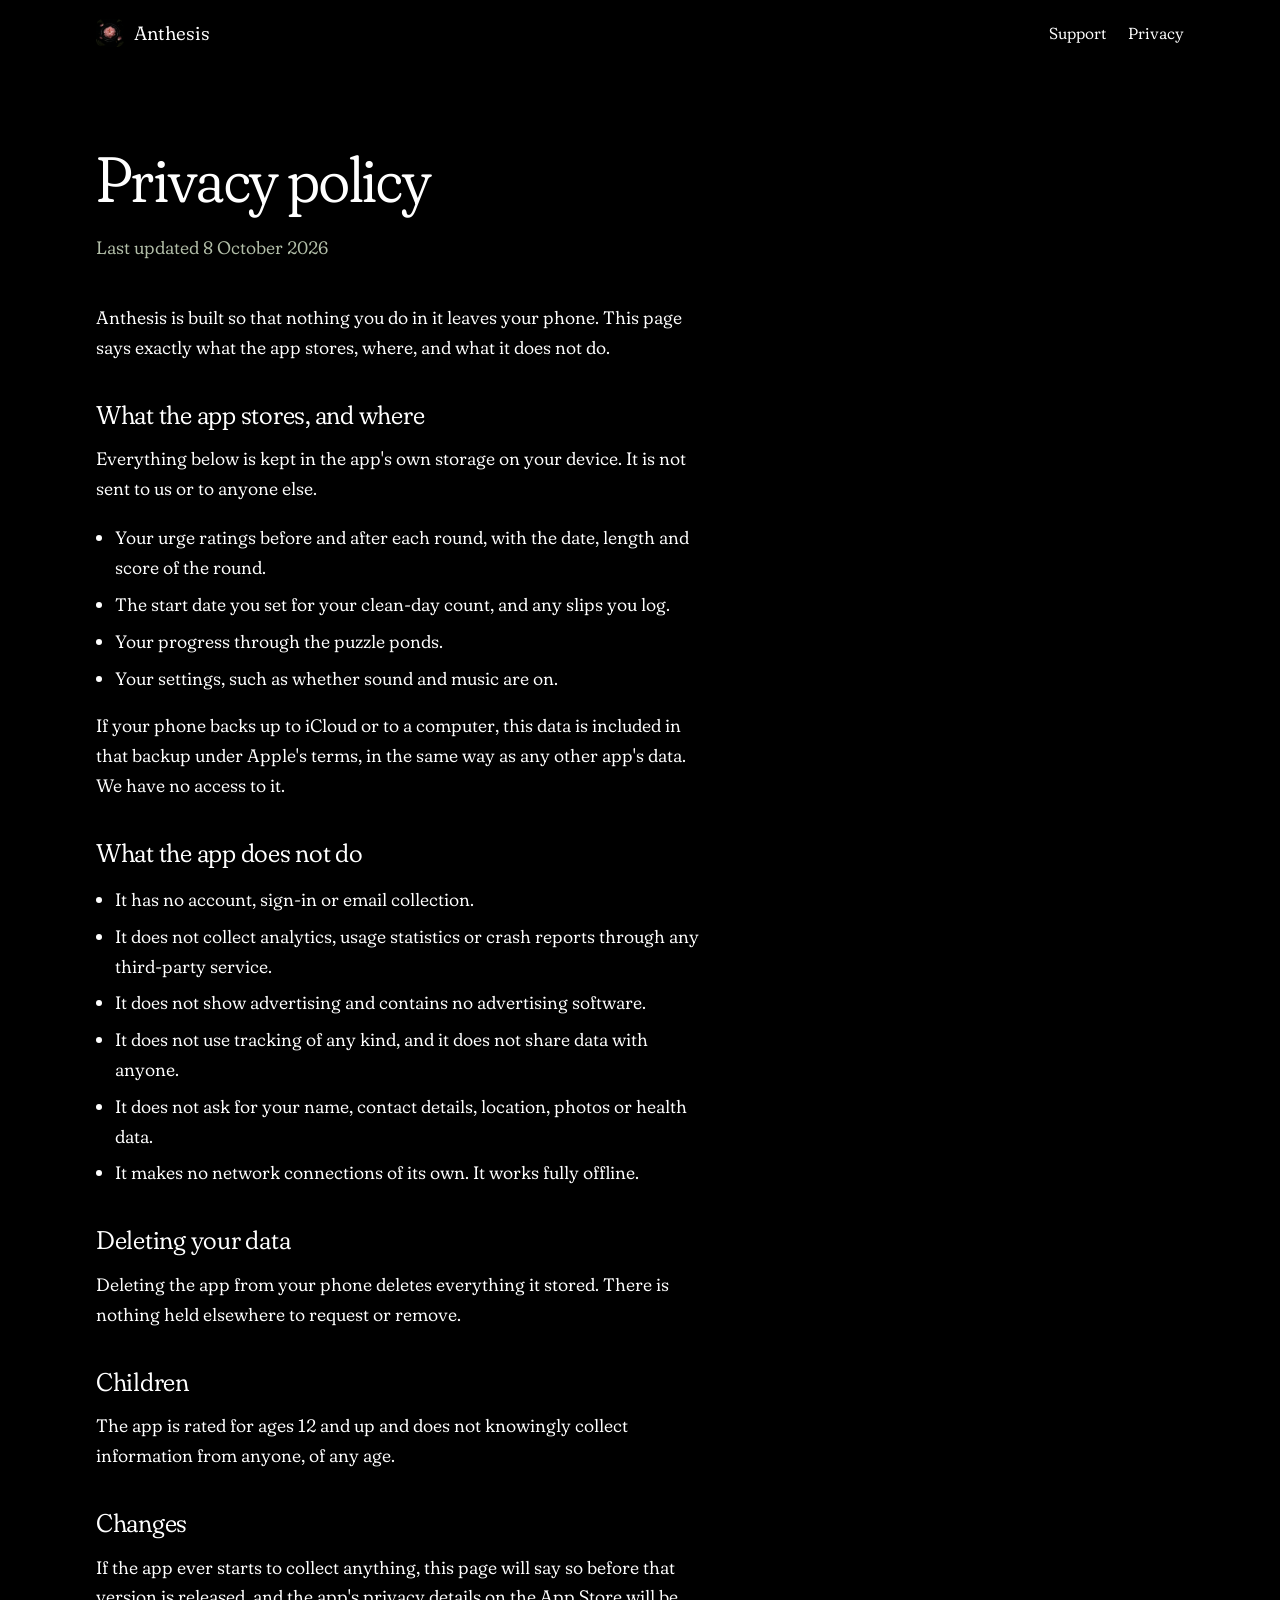
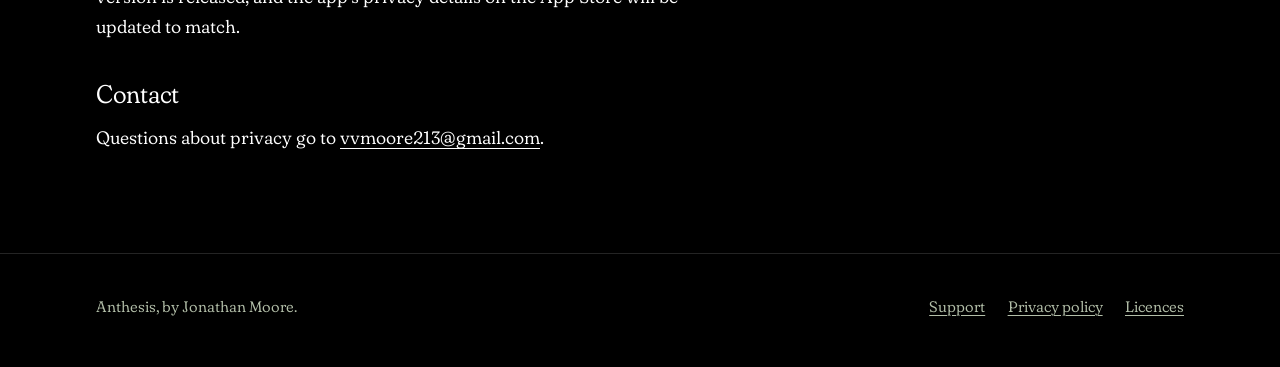
==== privacy.html @ 57e81505 "Anthesis site: home, support and privacy pages Co-Authored-By: Claude Fable 5.1 <noreply@anthropic.c" ====
<!doctype html>
<html lang="en">
<head>
<meta charset="utf-8">
<meta name="viewport" content="width=device-width, initial-scale=1">
<title>Privacy policy, Anthesis</title>
<meta name="description" content="Anthesis collects no data. Everything you enter stays on your phone.">
<link rel="icon" href="img/favicon.png">
<link rel="apple-touch-icon" href="img/apple-touch-icon.png">
<link rel="preconnect" href="https://fonts.googleapis.com">
<link rel="preconnect" href="https://fonts.gstatic.com" crossorigin>
<link href="https://fonts.googleapis.com/css2?family=Fraunces:ital,opsz,wght,SOFT,WONK@0,9..144,300..500,100,1;1,9..144,300..500,100,1&display=swap" rel="stylesheet">
<link rel="stylesheet" href="style.css">
</head>
<body>
<div class="top wrap">
  <a class="name" href="./"><img src="img/icon.png" alt="" width="28" height="28">Anthesis</a>
  <nav>
    <a href="support.html">Support</a>
    <a href="privacy.html">Privacy</a>
  </nav>
</div>

<main class="wrap page">
  <h1>Privacy policy</h1>
  <p class="dateline">Last updated 8 October 2026</p>

  <p>Anthesis is built so that nothing you do in it leaves your phone. This page says exactly what the app stores, where, and what it does not do.</p>

  <h2>What the app stores, and where</h2>
  <p>Everything below is kept in the app's own storage on your device. It is not sent to us or to anyone else.</p>
  <ul>
    <li>Your urge ratings before and after each round, with the date, length and score of the round.</li>
    <li>The start date you set for your clean-day count, and any slips you log.</li>
    <li>Your progress through the puzzle ponds.</li>
    <li>Your settings, such as whether sound and music are on.</li>
  </ul>
  <p>If your phone backs up to iCloud or to a computer, this data is included in that backup under Apple's terms, in the same way as any other app's data. We have no access to it.</p>

  <h2>What the app does not do</h2>
  <ul>
    <li>It has no account, sign-in or email collection.</li>
    <li>It does not collect analytics, usage statistics or crash reports through any third-party service.</li>
    <li>It does not show advertising and contains no advertising software.</li>
    <li>It does not use tracking of any kind, and it does not share data with anyone.</li>
    <li>It does not ask for your name, contact details, location, photos or health data.</li>
    <li>It makes no network connections of its own. It works fully offline.</li>
  </ul>

  <h2>Deleting your data</h2>
  <p>Deleting the app from your phone deletes everything it stored. There is nothing held elsewhere to request or remove.</p>

  <h2>Children</h2>
  <p>The app is rated for ages 12 and up and does not knowingly collect information from anyone, of any age.</p>

  <h2>Changes</h2>
  <p>If the app ever starts to collect anything, this page will say so before that version is released, and the app's privacy details on the App Store will be updated to match.</p>

  <h2>Contact</h2>
  <p>Questions about privacy go to <a href="mailto:vvmoore213@gmail.com">vvmoore213@gmail.com</a>.</p>
</main>

<footer>
  <div class="wrap">
    <span>Anthesis, by Jonathan Moore.</span>
    <nav>
      <a href="support.html">Support</a>
      <a href="privacy.html">Privacy policy</a>
      <a href="support.html#licences">Licences</a>
    </nav>
  </div>
</footer>
</body>
</html>
---- style.css ----
:root {
  --water: #000;
  --ink: #fff;
  --silver: #b3bfa9;
  --dim: #6e786a;
  --gold: #e6be5a;
  --measure: 38rem;
  color-scheme: dark;
}

* { box-sizing: border-box; }

html { background: var(--water); }

body {
  margin: 0;
  background: var(--water);
  color: var(--ink);
  font-family: "Fraunces", Georgia, serif;
  font-variation-settings: "SOFT" 100, "WONK" 1, "opsz" 36;
  font-weight: 340;
  font-size: 1.125rem;
  line-height: 1.65;
  -webkit-font-smoothing: antialiased;
}

a { color: inherit; text-decoration-thickness: 1px; text-underline-offset: 0.2em; }
a:hover { color: var(--silver); }
a:focus-visible, button:focus-visible { outline: 1.5px solid var(--ink); outline-offset: 4px; border-radius: 2px; }

h1, h2, h3 { font-weight: 340; line-height: 1.1; margin: 0 0 0.6em; letter-spacing: -0.01em; }
h1 { font-size: clamp(3.4rem, 10vw, 7.5rem); font-variation-settings: "SOFT" 100, "WONK" 1, "opsz" 144; }
h2 { font-size: clamp(2rem, 4.2vw, 3rem); font-variation-settings: "SOFT" 100, "WONK" 1, "opsz" 72; }
h3 { font-size: 1.45rem; font-variation-settings: "SOFT" 100, "WONK" 1, "opsz" 72; }
em, i { font-style: italic; }
p { margin: 0 0 1.1em; max-width: var(--measure); }
small { font-size: 0.9rem; color: var(--silver); }

.wrap { width: min(100% - 2rem, 68rem); margin-inline: auto; }

/* Top line */
.top {
  display: flex; align-items: center; justify-content: space-between; gap: 1rem;
  padding: 1.1rem 0;
}
.top a { text-decoration: none; }
.top .name { display: flex; align-items: center; gap: 0.6rem; font-size: 1.2rem; }
.top .name img { width: 28px; height: 28px; border-radius: 7px; }
.top nav { display: flex; gap: 1.4rem; font-size: 1rem; }

/* Buttons */
.pill {
  display: inline-flex; align-items: center; gap: 0.6rem;
  padding: 0.85rem 1.5rem; border-radius: 999px;
  border: 1px solid rgba(255,255,255,0.7); background: rgba(255,255,255,0.12);
  color: var(--ink); text-decoration: none; font-size: 1.05rem; line-height: 1;
  backdrop-filter: blur(6px);
}
.pill:hover { background: rgba(255,255,255,0.22); color: var(--ink); }
.pill.quiet { background: transparent; border-color: rgba(255,255,255,0.3); }
.pill svg { width: 18px; height: 18px; fill: currentColor; }

/* Sections */
section { padding: clamp(3.5rem, 8vw, 7rem) 0; }
.flower-row {
  display: grid; grid-template-columns: minmax(0, 1fr) minmax(220px, 34%); gap: clamp(1.5rem, 5vw, 5rem);
  align-items: center;
}
.flower-row.flip { grid-template-columns: minmax(220px, 34%) minmax(0, 1fr); }
.flower-row.flip figure { order: -1; }
figure { margin: 0; text-align: center; }
figure img { width: 100%; max-width: 360px; height: auto; display: block; margin-inline: auto; }
figure figcaption { margin-top: 0.6rem; font-style: italic; color: var(--silver); font-size: 1rem; }

@media (max-width: 720px) {
  .flower-row, .flower-row.flip { grid-template-columns: 1fr; }
  .flower-row.flip figure { order: 0; }
  figure img { max-width: 220px; }
}

/* Text pages */
.page { padding: clamp(2rem, 6vw, 5rem) 0 5rem; }
.page h1 { font-size: clamp(2.6rem, 6vw, 4rem); margin-bottom: 0.3em; }
.page h2 { font-size: 1.6rem; margin-top: 2.4rem; }
.page ul { max-width: var(--measure); padding-left: 1.2rem; }
.page li { margin-bottom: 0.4em; }
.dateline { color: var(--silver); margin-bottom: 2.5rem; }

/* Footer */
footer {
  border-top: 1px solid rgba(255,255,255,0.14);
  padding: 2.5rem 0 3rem; color: var(--silver); font-size: 0.95rem;
}
footer .wrap { display: flex; flex-wrap: wrap; gap: 1rem 2rem; justify-content: space-between; align-items: baseline; }
footer nav { display: flex; flex-wrap: wrap; gap: 1.4rem; }

@media (prefers-reduced-motion: reduce) {
  * { animation: none !important; transition: none !important; }
}
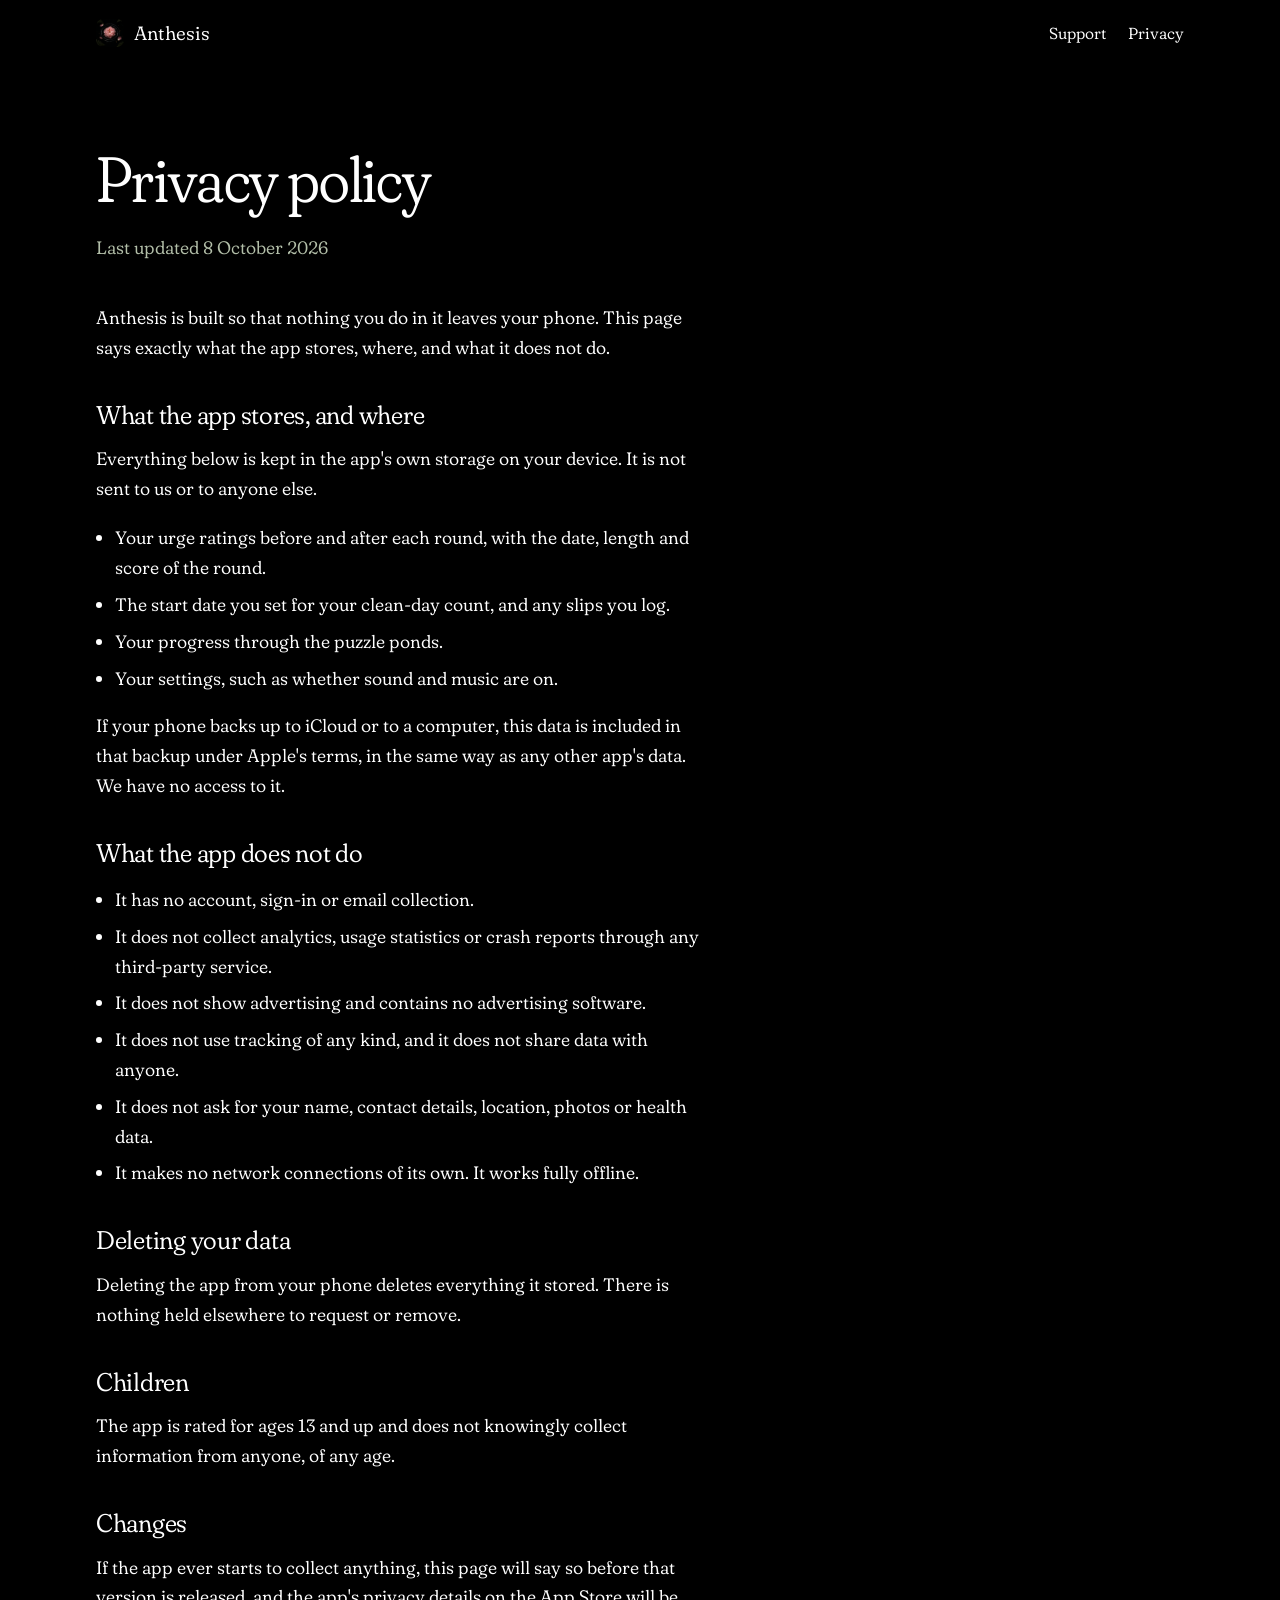
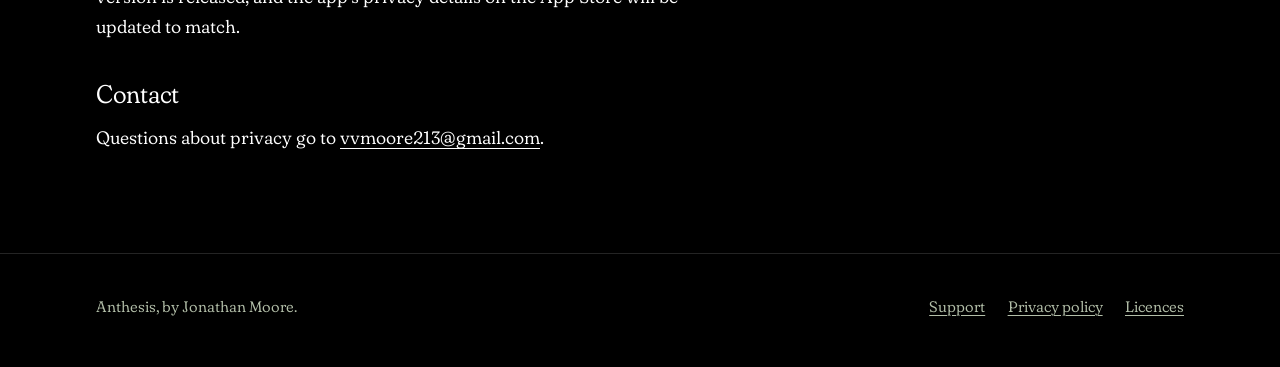
==== commit 438bf5b0: "Privacy page: age rating 13+ Co-Authored-By: Claude Fable 5.1 <noreply@anthropic.com> Claude-Session" ====
--- a/privacy.html
+++ b/privacy.html
@@ -51,7 +51,7 @@
   <p>Deleting the app from your phone deletes everything it stored. There is nothing held elsewhere to request or remove.</p>
 
   <h2>Children</h2>
-  <p>The app is rated for ages 12 and up and does not knowingly collect information from anyone, of any age.</p>
+  <p>The app is rated for ages 13 and up and does not knowingly collect information from anyone, of any age.</p>
 
   <h2>Changes</h2>
   <p>If the app ever starts to collect anything, this page will say so before that version is released, and the app's privacy details on the App Store will be updated to match.</p>
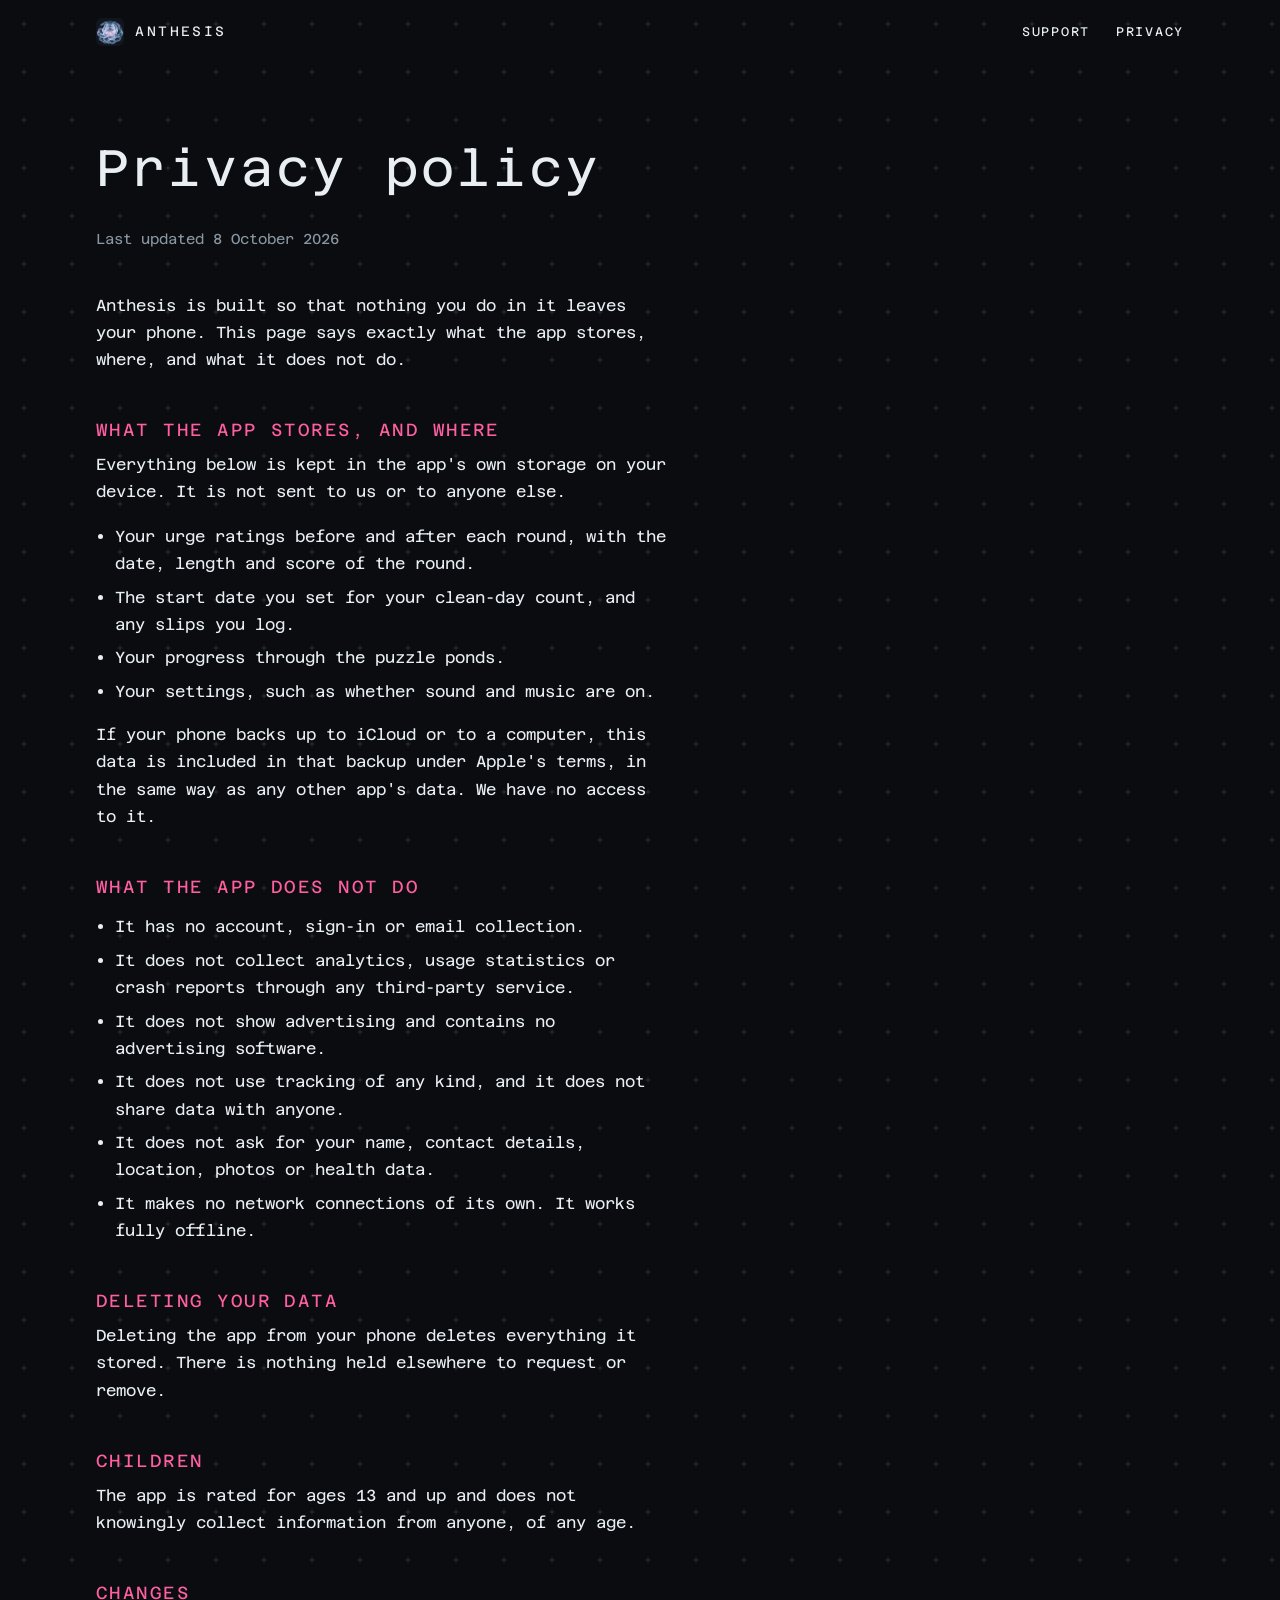
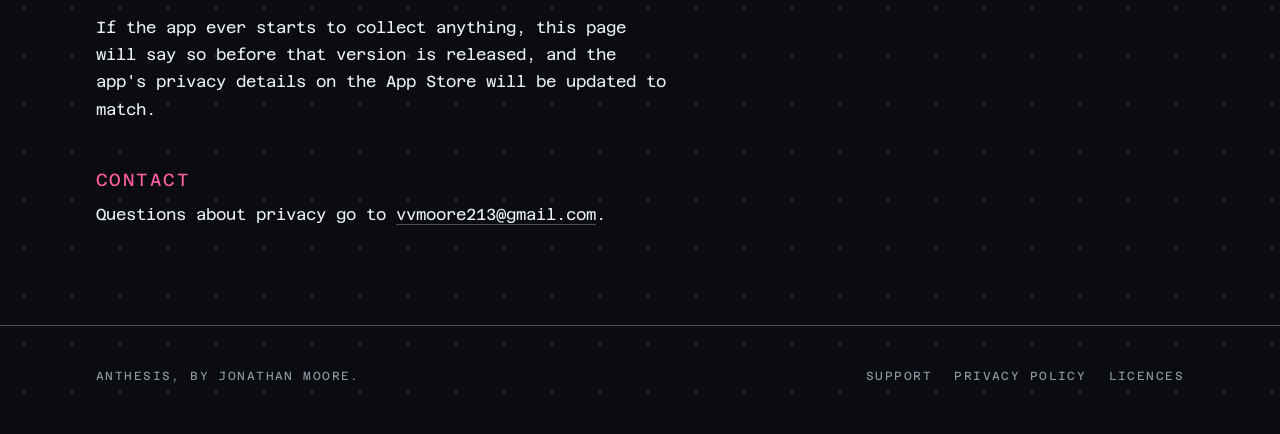
==== commit fb40bd25: "Site: the Signal redesign Near-black plate with registration crosses, Resonance Mono, X-ray flowers " ====
--- a/privacy.html
+++ b/privacy.html
@@ -7,9 +7,8 @@
 <meta name="description" content="Anthesis collects no data. Everything you enter stays on your phone.">
 <link rel="icon" href="img/favicon.png">
 <link rel="apple-touch-icon" href="img/apple-touch-icon.png">
-<link rel="preconnect" href="https://fonts.googleapis.com">
-<link rel="preconnect" href="https://fonts.gstatic.com" crossorigin>
-<link href="https://fonts.googleapis.com/css2?family=Fraunces:ital,opsz,wght,SOFT,WONK@0,9..144,300..500,100,1;1,9..144,300..500,100,1&display=swap" rel="stylesheet">
+<link rel="preload" href="fonts/ResonanceMono-Regular.ttf" as="font" type="font/ttf" crossorigin>
+<meta name="theme-color" content="#0A0C0F">
 <link rel="stylesheet" href="style.css">
 </head>
 <body>
--- a/style.css
+++ b/style.css
@@ -1,98 +1,136 @@
+/* Anthesis, the specimen sheet: a near-black plate, X-ray flowers, fine white lines and monospace readings */
+@font-face {
+  font-family: "Resonance Mono";
+  src: url("fonts/ResonanceMono-Regular.ttf") format("truetype");
+  font-weight: 400; font-style: normal; font-display: swap;
+}
+
 :root {
-  --water: #000;
-  --ink: #fff;
-  --silver: #b3bfa9;
-  --dim: #6e786a;
-  --gold: #e6be5a;
-  --measure: 38rem;
+  --plate: #0A0C0F;
+  --ink: #E8EEF2;
+  --dim: #8A97A3;
+  --faint: rgba(232, 238, 242, 0.18);
+  --hair: rgba(232, 238, 242, 0.3);
+  --pink: #FF5FA2;
+  --cyan: #7CF2D8;
+  --rose: #5A3446;
+  --teal: #2E4A4C;
+  --measure: 36rem;
   color-scheme: dark;
 }
 
 * { box-sizing: border-box; }
-
-html { background: var(--water); }
+html { background: var(--plate); }
 
 body {
   margin: 0;
-  background: var(--water);
+  background: var(--plate);
   color: var(--ink);
-  font-family: "Fraunces", Georgia, serif;
-  font-variation-settings: "SOFT" 100, "WONK" 1, "opsz" 36;
-  font-weight: 340;
-  font-size: 1.125rem;
-  line-height: 1.65;
+  font-family: "Resonance Mono", ui-monospace, "SF Mono", Menlo, Consolas, monospace;
+  font-size: 1rem;
+  line-height: 1.7;
   -webkit-font-smoothing: antialiased;
+  /* The plate's registration crosses, one small cross per 48px cell */
+  background-image: url("data:image/svg+xml,%3Csvg xmlns='http://www.w3.org/2000/svg' width='48' height='48'%3E%3Cpath d='M21.5 24h5M24 21.5v5' stroke='%23E8EEF2' stroke-opacity='0.16' stroke-width='0.8'/%3E%3C/svg%3E");
+  background-size: 48px 48px;
 }
 
-a { color: inherit; text-decoration-thickness: 1px; text-underline-offset: 0.2em; }
-a:hover { color: var(--silver); }
-a:focus-visible, button:focus-visible { outline: 1.5px solid var(--ink); outline-offset: 4px; border-radius: 2px; }
 
-h1, h2, h3 { font-weight: 340; line-height: 1.1; margin: 0 0 0.6em; letter-spacing: -0.01em; }
-h1 { font-size: clamp(3.4rem, 10vw, 7.5rem); font-variation-settings: "SOFT" 100, "WONK" 1, "opsz" 144; }
-h2 { font-size: clamp(2rem, 4.2vw, 3rem); font-variation-settings: "SOFT" 100, "WONK" 1, "opsz" 72; }
-h3 { font-size: 1.45rem; font-variation-settings: "SOFT" 100, "WONK" 1, "opsz" 72; }
-em, i { font-style: italic; }
+a { color: inherit; text-decoration: none; border-bottom: 1px solid var(--hair); }
+a:hover { color: var(--cyan); border-color: currentColor; }
+a:focus-visible, button:focus-visible { outline: 1px solid var(--ink); outline-offset: 4px; }
+
+h1, h2, h3 { font-weight: 400; line-height: 1.1; margin: 0 0 0.6em; letter-spacing: 0.02em; }
+h1 { font-size: clamp(2.8rem, 9vw, 6.4rem); letter-spacing: 0.08em;
+     text-shadow: 0 0 10px rgba(255, 95, 162, 0.75), 0 0 28px rgba(255, 95, 162, 0.35); }
+h2 { font-size: clamp(1.5rem, 3vw, 2.2rem); letter-spacing: 0.03em; }
+h3 { font-size: 1.05rem; letter-spacing: 0.06em; text-transform: uppercase; color: var(--ink); margin-top: 2rem; }
 p { margin: 0 0 1.1em; max-width: var(--measure); }
-small { font-size: 0.9rem; color: var(--silver); }
+small { font-size: 0.85rem; color: var(--dim); }
+em { font-style: normal; color: var(--pink); }
+
+/* Headers in the app's style: a lowercase dotted label on a hairline */
+.sig {
+  display: flex; align-items: center; gap: 0.8rem;
+  font-size: 0.72rem; letter-spacing: 0.18em; text-transform: uppercase; color: var(--dim);
+  margin-bottom: 1.4rem;
+}
+.sig::after { content: ""; flex: 1; height: 1px; background: var(--hair); }
+.sig .n { color: var(--pink); }
 
 .wrap { width: min(100% - 2rem, 68rem); margin-inline: auto; }
 
 /* Top line */
-.top {
-  display: flex; align-items: center; justify-content: space-between; gap: 1rem;
-  padding: 1.1rem 0;
+.top { display: flex; align-items: center; justify-content: space-between; gap: 1rem; padding: 1.1rem 0; }
+.top a { border: 0; }
+.top .name { display: flex; align-items: center; gap: 0.7rem; font-size: 0.85rem; letter-spacing: 0.18em; text-transform: uppercase; }
+.top .name img { width: 28px; height: 28px; border-radius: 6px; }
+.top nav { display: flex; gap: 1.6rem; font-size: 0.78rem; letter-spacing: 0.14em; text-transform: uppercase; }
+
+/* Buttons: boxed, square, the way the app's are */
+.box {
+  display: inline-flex; align-items: center; gap: 0.7rem;
+  padding: 0.95rem 1.4rem; border: 1px solid rgba(232, 238, 242, 0.7);
+  background: rgba(90, 52, 70, 0.85); color: var(--ink);
+  font-size: 0.78rem; letter-spacing: 0.16em; text-transform: uppercase; line-height: 1;
 }
-.top a { text-decoration: none; }
-.top .name { display: flex; align-items: center; gap: 0.6rem; font-size: 1.2rem; }
-.top .name img { width: 28px; height: 28px; border-radius: 7px; }
-.top nav { display: flex; gap: 1.4rem; font-size: 1rem; }
-
-/* Buttons */
-.pill {
-  display: inline-flex; align-items: center; gap: 0.6rem;
-  padding: 0.85rem 1.5rem; border-radius: 999px;
-  border: 1px solid rgba(255,255,255,0.7); background: rgba(255,255,255,0.12);
-  color: var(--ink); text-decoration: none; font-size: 1.05rem; line-height: 1;
-  backdrop-filter: blur(6px);
-}
-.pill:hover { background: rgba(255,255,255,0.22); color: var(--ink); }
-.pill.quiet { background: transparent; border-color: rgba(255,255,255,0.3); }
-.pill svg { width: 18px; height: 18px; fill: currentColor; }
+.box:hover { background: rgba(90, 52, 70, 1); color: var(--ink); border-color: var(--ink); }
+.box.quiet { background: rgba(10, 12, 15, 0.7); border-color: rgba(232, 238, 242, 0.35); }
+.box.quiet:hover { border-color: var(--ink); }
+.box svg { width: 16px; height: 16px; fill: currentColor; }
 
 /* Sections */
-section { padding: clamp(3.5rem, 8vw, 7rem) 0; }
-.flower-row {
+section { padding: clamp(3rem, 7vw, 6rem) 0; }
+.row {
   display: grid; grid-template-columns: minmax(0, 1fr) minmax(220px, 34%); gap: clamp(1.5rem, 5vw, 5rem);
   align-items: center;
 }
-.flower-row.flip { grid-template-columns: minmax(220px, 34%) minmax(0, 1fr); }
-.flower-row.flip figure { order: -1; }
+.row.flip { grid-template-columns: minmax(220px, 34%) minmax(0, 1fr); }
+.row.flip figure { order: -1; }
 figure { margin: 0; text-align: center; }
-figure img { width: 100%; max-width: 360px; height: auto; display: block; margin-inline: auto; }
-figure figcaption { margin-top: 0.6rem; font-style: italic; color: var(--silver); font-size: 1rem; }
+figure img { width: 100%; max-width: 360px; height: auto; display: block; margin-inline: auto;
+             filter: drop-shadow(0 0 18px rgba(124, 242, 216, 0.18)); }
+figure figcaption { margin-top: 0.8rem; color: var(--dim); font-size: 0.72rem; letter-spacing: 0.16em; text-transform: uppercase; }
+figure figcaption b { font-weight: 400; color: var(--pink); margin-right: 0.6em; }
 
-@media (max-width: 720px) {
-  .flower-row, .flower-row.flip { grid-template-columns: 1fr; }
-  .flower-row.flip figure { order: 0; }
-  figure img { max-width: 220px; }
+/* The split: the X-ray out of register, pink one way and cyan the other */
+.split { position: relative; display: inline-block; }
+.split::before, .split::after {
+  content: ""; position: absolute; inset: 0; background: inherit; mix-blend-mode: screen; opacity: 0.55;
 }
+
+/* Readings: label and figure on hairlines */
+.readings { list-style: none; padding: 0; margin: 1.6rem 0 0; max-width: var(--measure); }
+.readings li {
+  padding: 0.7rem 0; border-bottom: 1px solid rgba(232, 238, 242, 0.12);
+  display: flex; gap: 1rem; justify-content: space-between;
+  font-size: 0.82rem; letter-spacing: 0.08em; text-transform: uppercase;
+}
+.readings li span:last-child { color: var(--dim); text-align: right; }
 
 /* Text pages */
 .page { padding: clamp(2rem, 6vw, 5rem) 0 5rem; }
-.page h1 { font-size: clamp(2.6rem, 6vw, 4rem); margin-bottom: 0.3em; }
-.page h2 { font-size: 1.6rem; margin-top: 2.4rem; }
+.page h1 { font-size: clamp(2rem, 5vw, 3.2rem); text-shadow: none; letter-spacing: 0.06em; }
+.page h2 { font-size: 1.1rem; margin-top: 3rem; letter-spacing: 0.14em; text-transform: uppercase; color: var(--pink); }
+.page h3 { font-size: 0.95rem; text-transform: none; letter-spacing: 0.02em; margin-top: 1.8rem; }
 .page ul { max-width: var(--measure); padding-left: 1.2rem; }
 .page li { margin-bottom: 0.4em; }
-.dateline { color: var(--silver); margin-bottom: 2.5rem; }
+.dateline { color: var(--dim); margin-bottom: 2.5rem; font-size: 0.9rem; }
 
 /* Footer */
 footer {
-  border-top: 1px solid rgba(255,255,255,0.14);
-  padding: 2.5rem 0 3rem; color: var(--silver); font-size: 0.95rem;
+  border-top: 1px solid var(--hair);
+  padding: 2.5rem 0 3rem; color: var(--dim); font-size: 0.74rem; letter-spacing: 0.12em; text-transform: uppercase;
 }
 footer .wrap { display: flex; flex-wrap: wrap; gap: 1rem 2rem; justify-content: space-between; align-items: baseline; }
 footer nav { display: flex; flex-wrap: wrap; gap: 1.4rem; }
+footer a { border: 0; }
+
+@media (max-width: 720px) {
+  .row, .row.flip { grid-template-columns: 1fr; }
+  .row.flip figure { order: 0; }
+  figure img { max-width: 220px; }
+}
 
 @media (prefers-reduced-motion: reduce) {
   * { animation: none !important; transition: none !important; }
